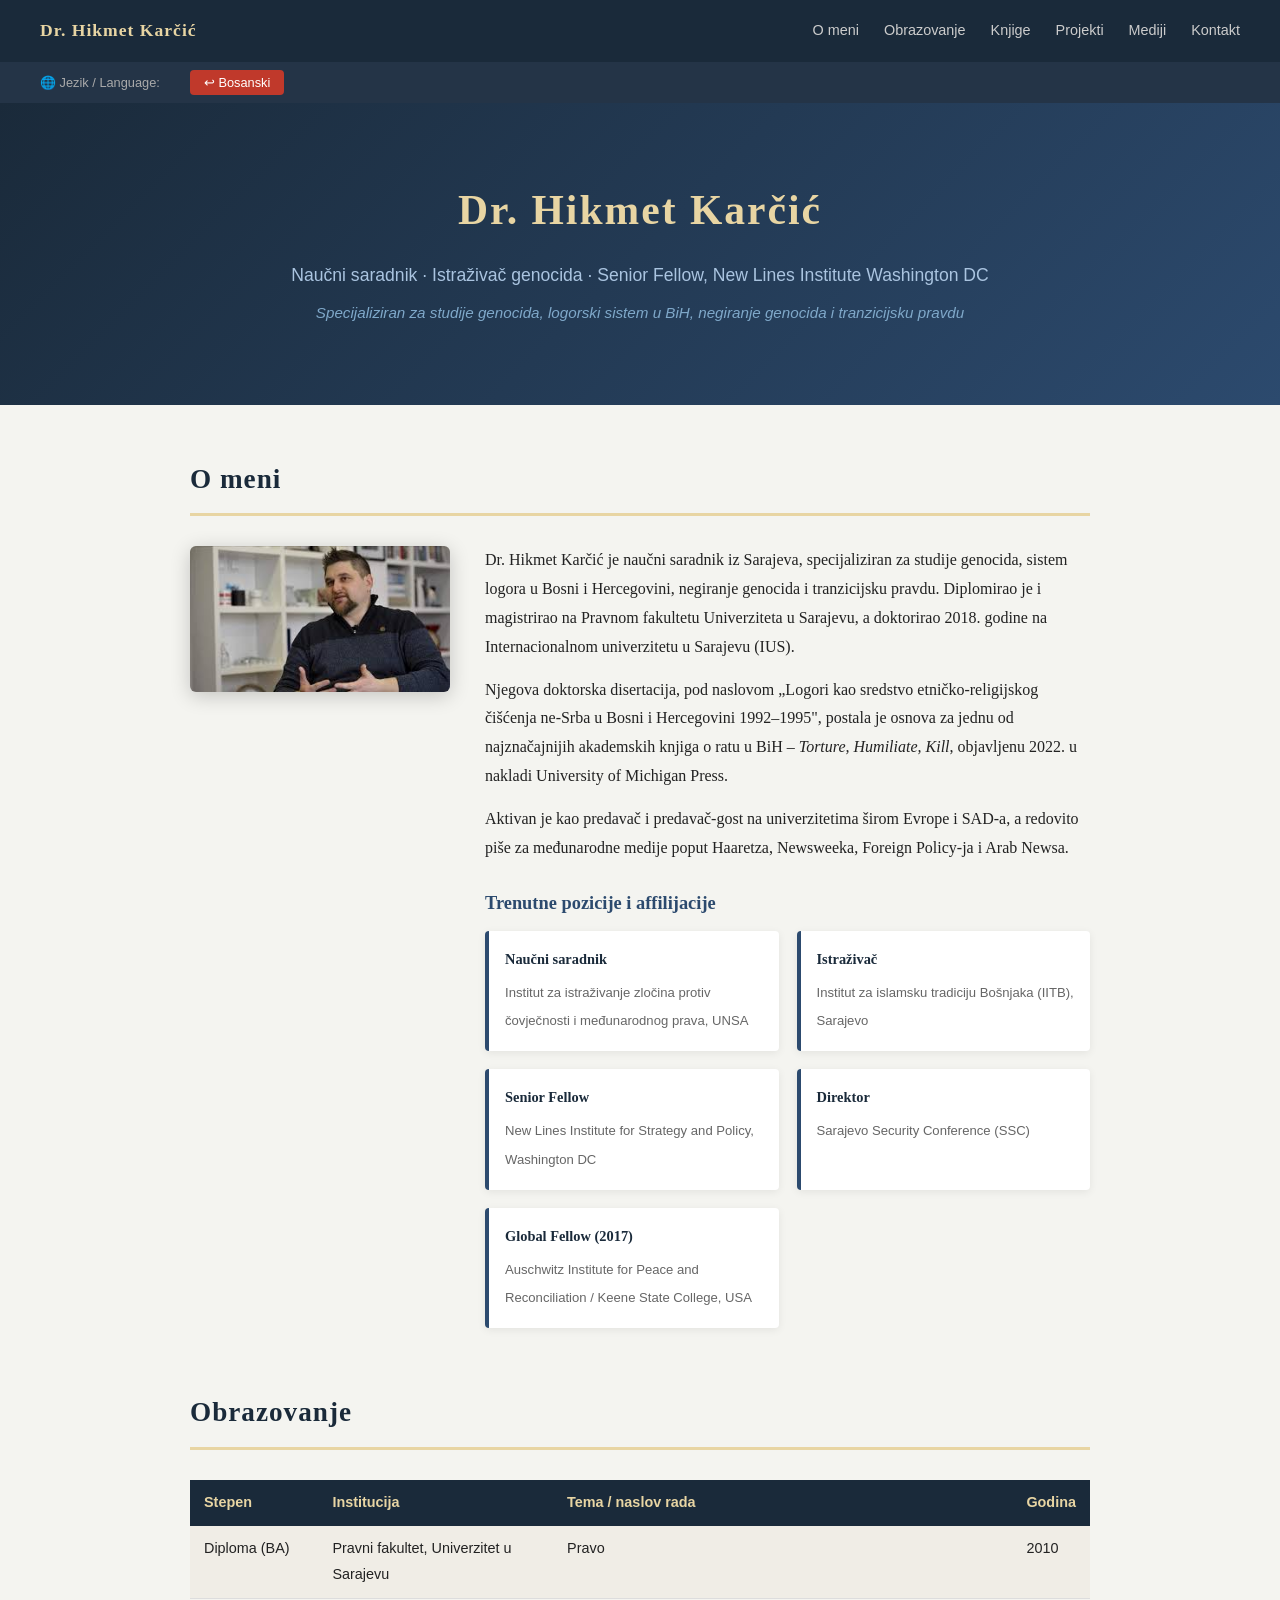
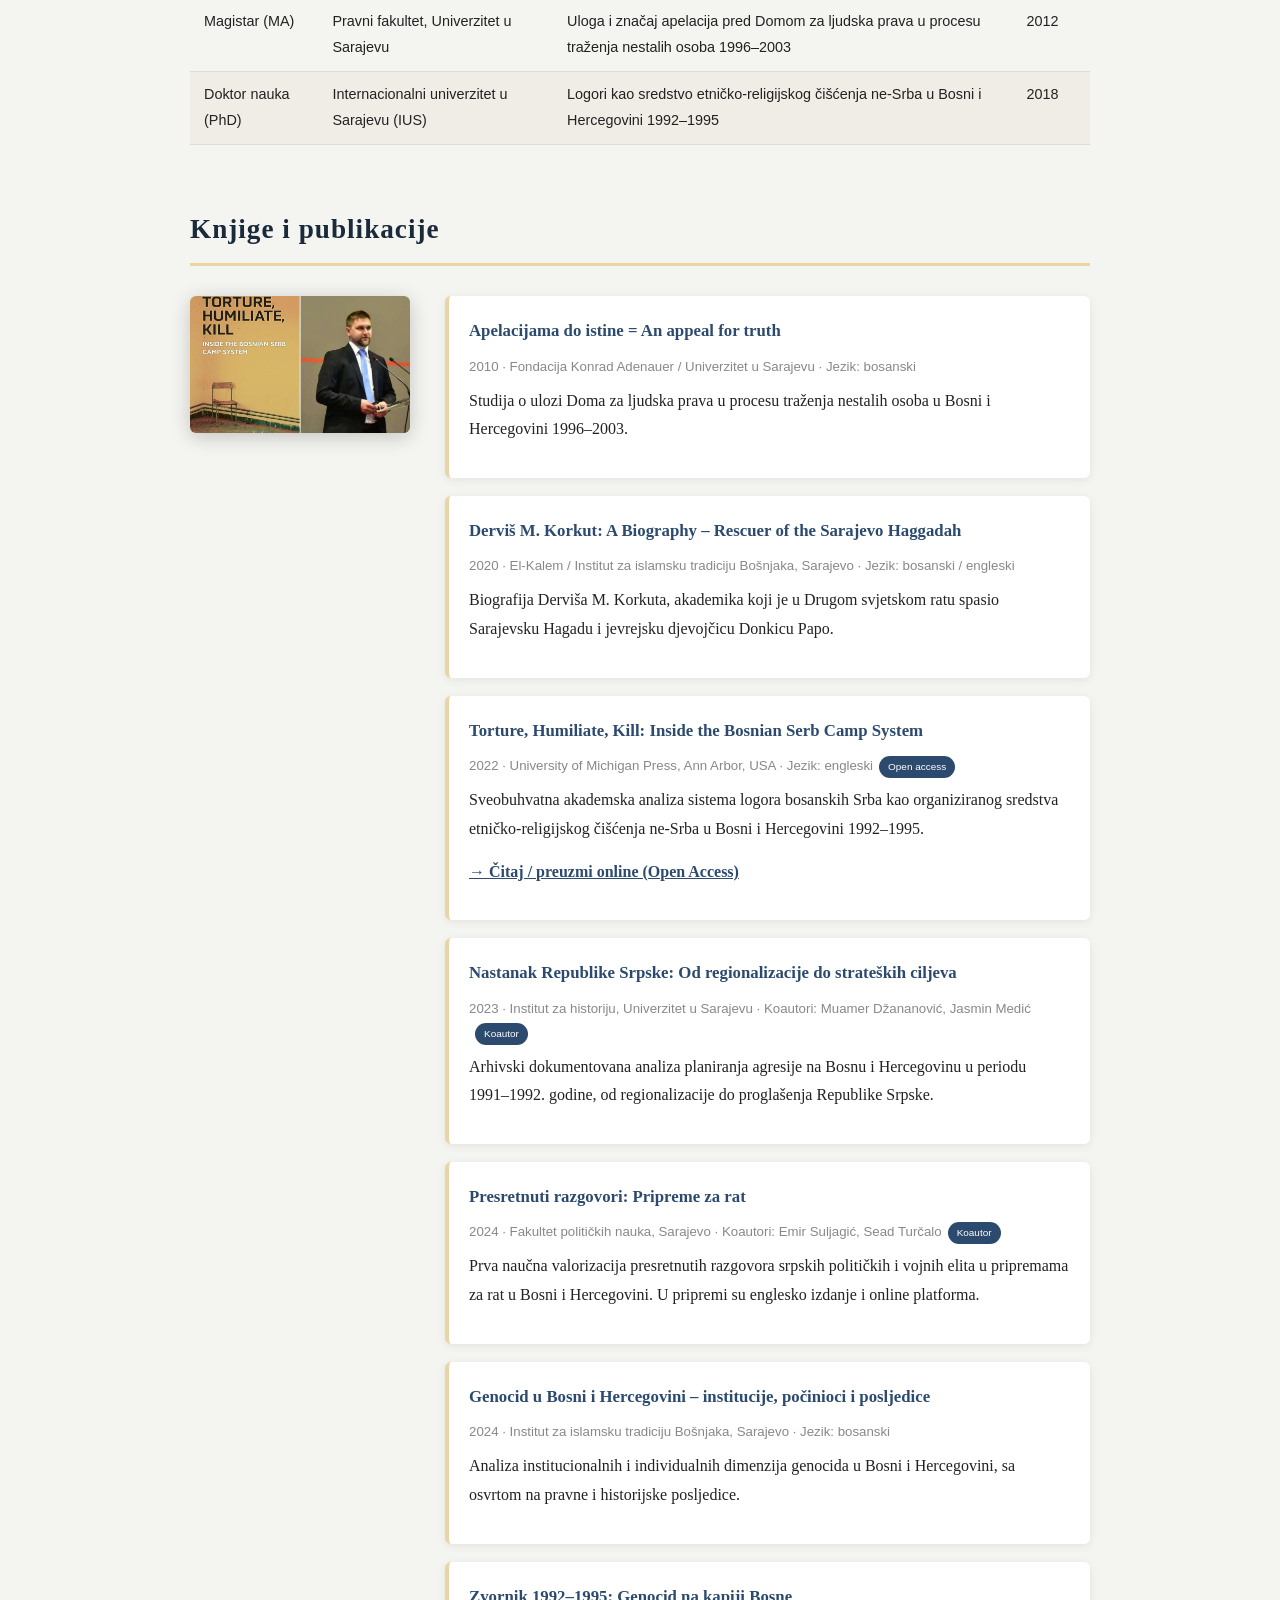
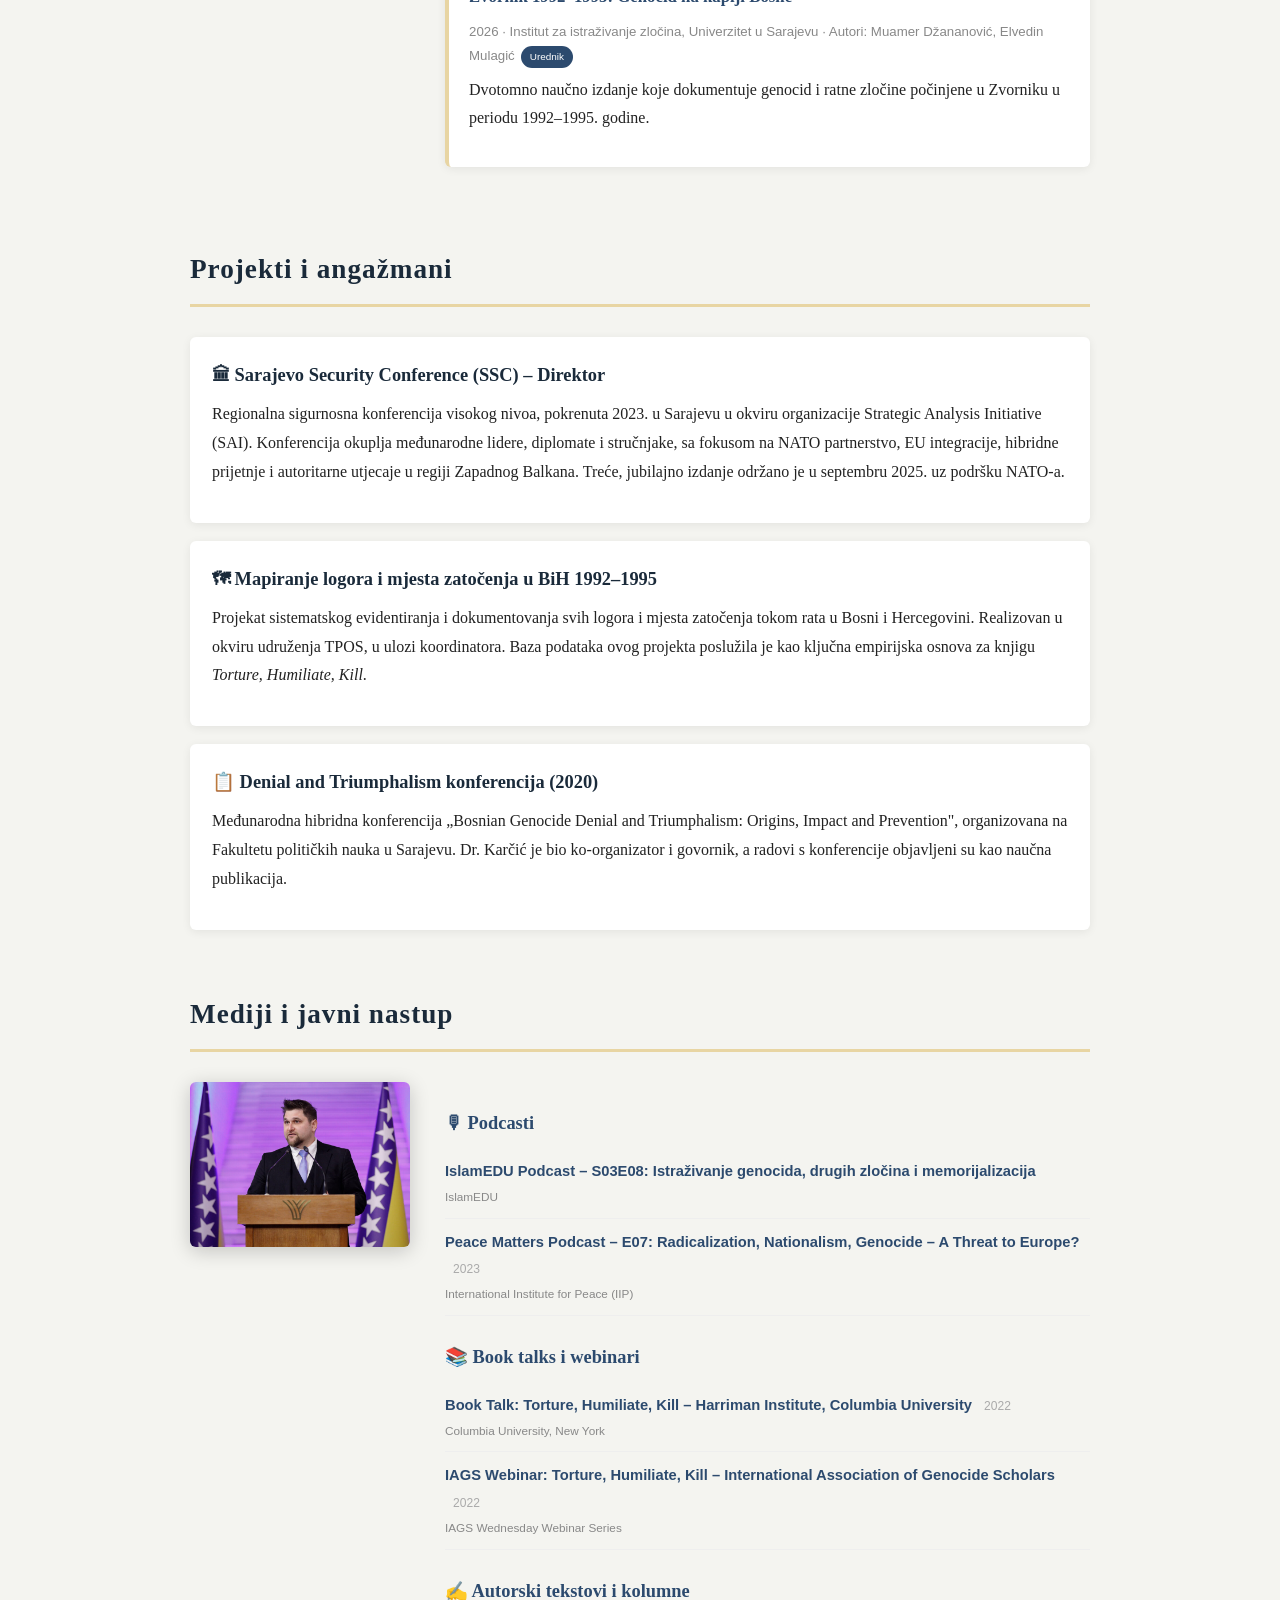
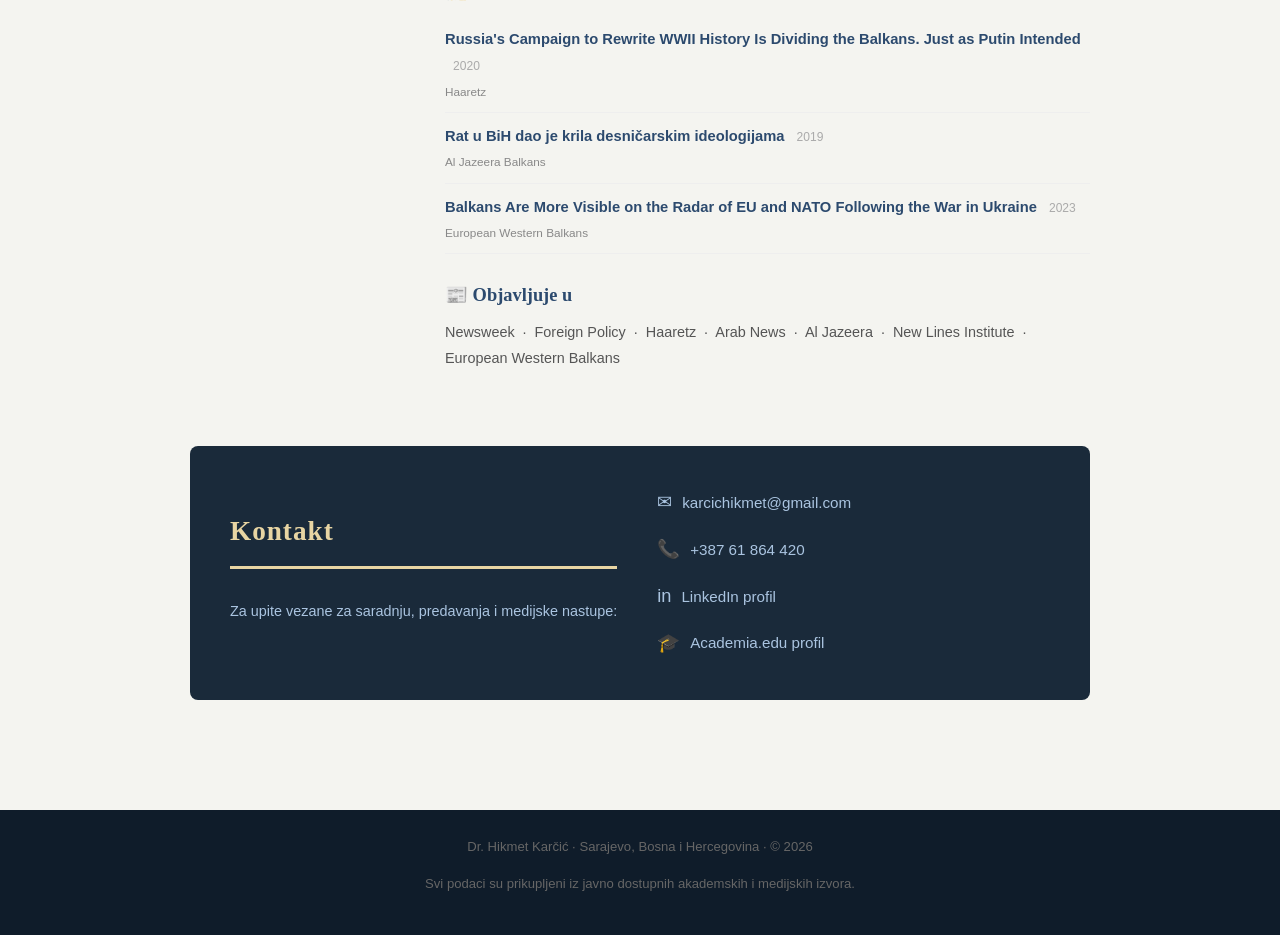
==== index.html @ f7cdd9bb "Add files via upload" ====
<!DOCTYPE html>
<html lang="bs">
<head>
    <meta charset="UTF-8">
    <meta name="viewport" content="width=device-width, initial-scale=1.0">
    <title>Dr. Hikmet Karčić – Naučni saradnik</title>
    <style>
        * { margin: 0; padding: 0; box-sizing: border-box; }
        body { font-family: 'Georgia', serif; background: #f4f4f0; color: #222; line-height: 1.8; }

        /* NAVIGACIJA */
        nav {
            background: #1a2a3a;
            padding: 15px 40px;
            display: flex;
            justify-content: space-between;
            align-items: center;
            position: sticky;
            top: 0;
            z-index: 1000;
            flex-wrap: wrap;
            gap: 10px;
        }
        nav .logo {
            color: #e8d5a3;
            font-size: 1.1em;
            font-weight: bold;
            letter-spacing: 1px;
        }
        nav ul {
            list-style: none;
            display: flex;
            gap: 25px;
            flex-wrap: wrap;
        }
        nav ul li a {
            color: #ccc;
            text-decoration: none;
            font-size: 0.9em;
            font-family: Arial, sans-serif;
            transition: color 0.2s;
        }
        nav ul li a:hover { color: #e8d5a3; }

        /* GOOGLE TRANSLATE */
        .translate-bar {
            background: #243447;
            padding: 8px 40px;
            display: flex;
            align-items: center;
            gap: 15px;
            flex-wrap: wrap;
        }
        .translate-bar span {
            color: #aaa;
            font-size: 0.8em;
            font-family: Arial, sans-serif;
        }
        #google_translate_element select {
            font-size: 0.85em;
            padding: 4px 8px;
            border-radius: 4px;
            border: 1px solid #444;
            background: #1a2a3a;
            color: #e8d5a3;
        }
        .btn-reset {
            background: #c0392b;
            color: white;
            border: none;
            padding: 5px 14px;
            border-radius: 4px;
            font-size: 0.8em;
            cursor: pointer;
            font-family: Arial, sans-serif;
        }
        .btn-reset:hover { background: #e74c3c; }
        .goog-te-banner-frame { display: none !important; }
        body { top: 0 !important; }

        /* HERO */
        .hero {
            background: linear-gradient(135deg, #1a2a3a 0%, #2c4a6e 100%);
            color: white;
            padding: 70px 40px;
            text-align: center;
        }
        .hero h1 {
            font-size: 2.6em;
            color: #e8d5a3;
            margin-bottom: 12px;
            letter-spacing: 2px;
        }
        .hero p {
            font-size: 1.1em;
            color: #aac4e0;
            max-width: 700px;
            margin: 0 auto 8px;
            font-family: Arial, sans-serif;
        }
        .hero .subtitle {
            font-size: 0.95em;
            color: #7fa8c9;
            font-style: italic;
        }

        /* WRAPPER */
        .container { max-width: 960px; margin: 0 auto; padding: 50px 30px; }

        /* SEKCIJE */
        section { margin-bottom: 60px; }
        h2 {
            font-size: 1.7em;
            color: #1a2a3a;
            border-bottom: 3px solid #e8d5a3;
            padding-bottom: 10px;
            margin-bottom: 30px;
            letter-spacing: 1px;
        }
        h3 {
            font-size: 1.15em;
            color: #2c4a6e;
            margin: 25px 0 8px;
        }
        p { margin-bottom: 14px; font-size: 1em; }

        /* ABOUT – slika + tekst */
        .about-grid {
            display: flex;
            gap: 35px;
            align-items: flex-start;
            flex-wrap: wrap;
        }
        .about-grid img {
            width: 260px;
            border-radius: 6px;
            box-shadow: 0 4px 20px rgba(0,0,0,0.2);
            flex-shrink: 0;
        }
        .about-text { flex: 1; min-width: 250px; }

        /* POZICIJE – kartice */
        .cards {
            display: grid;
            grid-template-columns: repeat(auto-fill, minmax(200px, 1fr));
            gap: 18px;
            margin-top: 10px;
        }
        .card {
            background: white;
            border-left: 4px solid #2c4a6e;
            padding: 16px;
            border-radius: 4px;
            box-shadow: 0 2px 8px rgba(0,0,0,0.07);
        }
        .card strong {
            display: block;
            color: #1a2a3a;
            font-size: 0.9em;
            margin-bottom: 5px;
        }
        .card span {
            font-size: 0.82em;
            color: #666;
            font-family: Arial, sans-serif;
        }

        /* OBRAZOVANJE */
        .edu-table { width: 100%; border-collapse: collapse; font-family: Arial, sans-serif; font-size: 0.9em; }
        .edu-table th { background: #1a2a3a; color: #e8d5a3; padding: 10px 14px; text-align: left; }
        .edu-table td { padding: 10px 14px; border-bottom: 1px solid #ddd; vertical-align: top; }
        .edu-table tr:nth-child(even) { background: #f0ede6; }

        /* KNJIGE */
        .books-grid {
            display: flex;
            gap: 35px;
            align-items: flex-start;
            flex-wrap: wrap;
        }
        .books-grid img {
            width: 220px;
            border-radius: 6px;
            box-shadow: 0 4px 20px rgba(0,0,0,0.2);
            flex-shrink: 0;
        }
        .book-item {
            background: white;
            border-radius: 6px;
            padding: 20px;
            box-shadow: 0 2px 10px rgba(0,0,0,0.07);
            margin-bottom: 18px;
            border-left: 4px solid #e8d5a3;
        }
        .book-item h3 { margin-top: 0; font-size: 1.05em; }
        .book-item .meta {
            font-size: 0.83em;
            color: #888;
            font-family: Arial, sans-serif;
            margin-bottom: 8px;
        }
        .book-item .tag {
            display: inline-block;
            background: #2c4a6e;
            color: white;
            font-size: 0.75em;
            padding: 2px 9px;
            border-radius: 12px;
            font-family: Arial, sans-serif;
            margin-left: 6px;
        }

        /* MEDIJI – linkovi */
        .media-grid {
            display: flex;
            gap: 35px;
            align-items: flex-start;
            flex-wrap: wrap;
        }
        .media-grid img {
            width: 220px;
            border-radius: 6px;
            box-shadow: 0 4px 20px rgba(0,0,0,0.2);
            flex-shrink: 0;
        }
        .media-content { flex: 1; min-width: 260px; }
        .link-list { list-style: none; }
        .link-list li {
            padding: 10px 0;
            border-bottom: 1px solid #eee;
            font-family: Arial, sans-serif;
            font-size: 0.92em;
        }
        .link-list li a {
            color: #2c4a6e;
            text-decoration: none;
            font-weight: bold;
        }
        .link-list li a:hover { text-decoration: underline; color: #1a2a3a; }
        .link-list li .year {
            color: #aaa;
            font-size: 0.82em;
            margin-left: 8px;
        }
        .link-list li .source {
            display: block;
            font-size: 0.8em;
            color: #888;
            margin-top: 2px;
        }

        /* PROJEKTI */
        .project-item {
            background: white;
            border-radius: 6px;
            padding: 22px;
            margin-bottom: 18px;
            box-shadow: 0 2px 10px rgba(0,0,0,0.07);
        }
        .project-item h3 { margin-top: 0; color: #1a2a3a; }

        /* KONTAKT */
        .contact-box {
            background: #1a2a3a;
            color: white;
            padding: 40px;
            border-radius: 8px;
            display: flex;
            gap: 40px;
            flex-wrap: wrap;
            align-items: center;
        }
        .contact-box h2 { color: #e8d5a3; border-color: #e8d5a3; }
        .contact-links { display: flex; flex-direction: column; gap: 14px; }
        .contact-links a {
            color: #aac4e0;
            text-decoration: none;
            font-family: Arial, sans-serif;
            font-size: 0.95em;
            display: flex;
            align-items: center;
            gap: 10px;
        }
        .contact-links a:hover { color: #e8d5a3; }
        .contact-icon { font-size: 1.2em; }

        /* FOOTER */
        footer {
            background: #0f1c2a;
            color: #666;
            text-align: center;
            padding: 25px;
            font-size: 0.82em;
            font-family: Arial, sans-serif;
        }

        /* RESPONSIVE */
        @media (max-width: 640px) {
            .hero h1 { font-size: 1.8em; }
            .about-grid img, .books-grid img, .media-grid img { width: 100%; }
            nav ul { gap: 12px; }
        }
    </style>
</head>
<body>

<!-- NAVIGACIJA -->
<nav>
    <div class="logo">Dr. Hikmet Karčić</div>
    <ul>
        <li><a href="#about">O meni</a></li>
        <li><a href="#obrazovanje">Obrazovanje</a></li>
        <li><a href="#knjige">Knjige</a></li>
        <li><a href="#projekti">Projekti</a></li>
        <li><a href="#mediji">Mediji</a></li>
        <li><a href="#kontakt">Kontakt</a></li>
    </ul>
</nav>

<!-- GOOGLE TRANSLATE -->
<div class="translate-bar">
    <span>🌐 Jezik / Language:</span>
    <div id="google_translate_element"></div>
    <button class="btn-reset" onclick="resetTranslation()">↩ Bosanski</button>
</div>

<!-- HERO -->
<div class="hero">
    <h1>Dr. Hikmet Karčić</h1>
    <p>Naučni saradnik · Istraživač genocida · Senior Fellow, New Lines Institute Washington DC</p>
    <p class="subtitle">Specijaliziran za studije genocida, logorski sistem u BiH, negiranje genocida i tranzicijsku pravdu</p>
</div>

<div class="container">

    <!-- O MENI -->
    <section id="about">
        <h2>O meni</h2>
        <div class="about-grid">
            <img src="Slika2.jpg" alt="Dr. Hikmet Karčić u kancelariji" onerror="this.style.display='none'">
            <div class="about-text">
                <p>Dr. Hikmet Karčić je naučni saradnik iz Sarajeva, specijaliziran za studije genocida, sistem logora u Bosni i Hercegovini, negiranje genocida i tranzicijsku pravdu. Diplomirao je i magistrirao na Pravnom fakultetu Univerziteta u Sarajevu, a doktorirao 2018. godine na Internacionalnom univerzitetu u Sarajevu (IUS).</p>
                <p>Njegova doktorska disertacija, pod naslovom „Logori kao sredstvo etničko-religijskog čišćenja ne-Srba u Bosni i Hercegovini 1992–1995", postala je osnova za jednu od najznačajnijih akademskih knjiga o ratu u BiH – <em>Torture, Humiliate, Kill</em>, objavljenu 2022. u nakladi University of Michigan Press.</p>
                <p>Aktivan je kao predavač i predavač-gost na univerzitetima širom Evrope i SAD-a, a redovito piše za međunarodne medije poput Haaretza, Newsweeka, Foreign Policy-ja i Arab Newsa.</p>

                <h3>Trenutne pozicije i affilijacije</h3>
                <div class="cards">
                    <div class="card">
                        <strong>Naučni saradnik</strong>
                        <span>Institut za istraživanje zločina protiv čovječnosti i međunarodnog prava, UNSA</span>
                    </div>
                    <div class="card">
                        <strong>Istraživač</strong>
                        <span>Institut za islamsku tradiciju Bošnjaka (IITB), Sarajevo</span>
                    </div>
                    <div class="card">
                        <strong>Senior Fellow</strong>
                        <span>New Lines Institute for Strategy and Policy, Washington DC</span>
                    </div>
                    <div class="card">
                        <strong>Direktor</strong>
                        <span>Sarajevo Security Conference (SSC)</span>
                    </div>
                    <div class="card">
                        <strong>Global Fellow (2017)</strong>
                        <span>Auschwitz Institute for Peace and Reconciliation / Keene State College, USA</span>
                    </div>
                </div>
            </div>
        </div>
    </section>

    <!-- OBRAZOVANJE -->
    <section id="obrazovanje">
        <h2>Obrazovanje</h2>
        <table class="edu-table">
            <tr>
                <th>Stepen</th>
                <th>Institucija</th>
                <th>Tema / naslov rada</th>
                <th>Godina</th>
            </tr>
            <tr>
                <td>Diploma (BA)</td>
                <td>Pravni fakultet, Univerzitet u Sarajevu</td>
                <td>Pravo</td>
                <td>2010</td>
            </tr>
            <tr>
                <td>Magistar (MA)</td>
                <td>Pravni fakultet, Univerzitet u Sarajevu</td>
                <td>Uloga i značaj apelacija pred Domom za ljudska prava u procesu traženja nestalih osoba 1996–2003</td>
                <td>2012</td>
            </tr>
            <tr>
                <td>Doktor nauka (PhD)</td>
                <td>Internacionalni univerzitet u Sarajevu (IUS)</td>
                <td>Logori kao sredstvo etničko-religijskog čišćenja ne-Srba u Bosni i Hercegovini 1992–1995</td>
                <td>2018</td>
            </tr>
        </table>
    </section>

    <!-- KNJIGE -->
    <section id="knjige">
        <h2>Knjige i publikacije</h2>
        <div class="books-grid">
            <img src="Slika3.jpg" alt="Dr. Hikmet Karčić s knjigom" onerror="this.style.display='none'">
            <div style="flex:1; min-width:260px;">

                <div class="book-item">
                    <h3>Apelacijama do istine = An appeal for truth</h3>
                    <div class="meta">2010 · Fondacija Konrad Adenauer / Univerzitet u Sarajevu · Jezik: bosanski</div>
                    <p>Studija o ulozi Doma za ljudska prava u procesu traženja nestalih osoba u Bosni i Hercegovini 1996–2003.</p>
                </div>

                <div class="book-item">
                    <h3>Derviš M. Korkut: A Biography – Rescuer of the Sarajevo Haggadah</h3>
                    <div class="meta">2020 · El-Kalem / Institut za islamsku tradiciju Bošnjaka, Sarajevo · Jezik: bosanski / engleski</div>
                    <p>Biografija Derviša M. Korkuta, akademika koji je u Drugom svjetskom ratu spasio Sarajevsku Hagadu i jevrejsku djevojčicu Donkicu Papo.</p>
                </div>

                <div class="book-item">
                    <h3>Torture, Humiliate, Kill: Inside the Bosnian Serb Camp System</h3>
                    <div class="meta">2022 · University of Michigan Press, Ann Arbor, USA · Jezik: engleski<span class="tag">Open access</span></div>
                    <p>Sveobuhvatna akademska analiza sistema logora bosanskih Srba kao organiziranog sredstva etničko-religijskog čišćenja ne-Srba u Bosni i Hercegovini 1992–1995.</p>
                    <p><a href="https://library.oapen.org/handle/20.500.12657/54710" target="_blank" style="color:#2c4a6e; font-weight:bold;">→ Čitaj / preuzmi online (Open Access)</a></p>
                </div>

                <div class="book-item">
                    <h3>Nastanak Republike Srpske: Od regionalizacije do strateških ciljeva</h3>
                    <div class="meta">2023 · Institut za historiju, Univerzitet u Sarajevu · Koautori: Muamer Džananović, Jasmin Medić<span class="tag">Koautor</span></div>
                    <p>Arhivski dokumentovana analiza planiranja agresije na Bosnu i Hercegovinu u periodu 1991–1992. godine, od regionalizacije do proglašenja Republike Srpske.</p>
                </div>

                <div class="book-item">
                    <h3>Presretnuti razgovori: Pripreme za rat</h3>
                    <div class="meta">2024 · Fakultet političkih nauka, Sarajevo · Koautori: Emir Suljagić, Sead Turčalo<span class="tag">Koautor</span></div>
                    <p>Prva naučna valorizacija presretnutih razgovora srpskih političkih i vojnih elita u pripremama za rat u Bosni i Hercegovini. U pripremi su englesko izdanje i online platforma.</p>
                </div>

                <div class="book-item">
                    <h3>Genocid u Bosni i Hercegovini – institucije, počinioci i posljedice</h3>
                    <div class="meta">2024 · Institut za islamsku tradiciju Bošnjaka, Sarajevo · Jezik: bosanski</div>
                    <p>Analiza institucionalnih i individualnih dimenzija genocida u Bosni i Hercegovini, sa osvrtom na pravne i historijske posljedice.</p>
                </div>

                <div class="book-item">
                    <h3>Zvornik 1992–1995: Genocid na kapiji Bosne</h3>
                    <div class="meta">2026 · Institut za istraživanje zločina, Univerzitet u Sarajevu · Autori: Muamer Džananović, Elvedin Mulagić<span class="tag">Urednik</span></div>
                    <p>Dvotomno naučno izdanje koje dokumentuje genocid i ratne zločine počinjene u Zvorniku u periodu 1992–1995. godine.</p>
                </div>

            </div>
        </div>
    </section>

    <!-- PROJEKTI -->
    <section id="projekti">
        <h2>Projekti i angažmani</h2>

        <div class="project-item">
            <h3>🏛 Sarajevo Security Conference (SSC) – Direktor</h3>
            <p>Regionalna sigurnosna konferencija visokog nivoa, pokrenuta 2023. u Sarajevu u okviru organizacije Strategic Analysis Initiative (SAI). Konferencija okuplja međunarodne lidere, diplomate i stručnjake, sa fokusom na NATO partnerstvo, EU integracije, hibridne prijetnje i autoritarne utjecaje u regiji Zapadnog Balkana. Treće, jubilajno izdanje održano je u septembru 2025. uz podršku NATO-a.</p>
        </div>

        <div class="project-item">
            <h3>🗺 Mapiranje logora i mjesta zatočenja u BiH 1992–1995</h3>
            <p>Projekat sistematskog evidentiranja i dokumentovanja svih logora i mjesta zatočenja tokom rata u Bosni i Hercegovini. Realizovan u okviru udruženja TPOS, u ulozi koordinatora. Baza podataka ovog projekta poslužila je kao ključna empirijska osnova za knjigu <em>Torture, Humiliate, Kill</em>.</p>
        </div>

        <div class="project-item">
            <h3>📋 Denial and Triumphalism konferencija (2020)</h3>
            <p>Međunarodna hibridna konferencija „Bosnian Genocide Denial and Triumphalism: Origins, Impact and Prevention", organizovana na Fakultetu političkih nauka u Sarajevu. Dr. Karčić je bio ko-organizator i govornik, a radovi s konferencije objavljeni su kao naučna publikacija.</p>
        </div>

    </section>

    <!-- MEDIJI -->
    <section id="mediji">
        <h2>Mediji i javni nastup</h2>
        <div class="media-grid">
            <img src="Slika1.jpg" alt="Dr. Hikmet Karčić na govornici" onerror="this.style.display='none'">
            <div class="media-content">

                <h3>🎙 Podcasti</h3>
                <ul class="link-list">
                    <li>
                        <a href="https://www.youtube.com/watch?v=T0-OYnZeYhk" target="_blank">IslamEDU Podcast – S03E08: Istraživanje genocida, drugih zločina i memorijalizacija</a>
                        <span class="source">IslamEDU</span>
                    </li>
                    <li>
                        <a href="https://www.youtube.com/watch?v=-hkHYRFjd3c" target="_blank">Peace Matters Podcast – E07: Radicalization, Nationalism, Genocide – A Threat to Europe?</a>
                        <span class="year">2023</span>
                        <span class="source">International Institute for Peace (IIP)</span>
                    </li>
                </ul>

                <h3>📚 Book talks i webinari</h3>
                <ul class="link-list">
                    <li>
                        <a href="https://www.youtube.com/watch?v=yN2VyvSw_Kk" target="_blank">Book Talk: Torture, Humiliate, Kill – Harriman Institute, Columbia University</a>
                        <span class="year">2022</span>
                        <span class="source">Columbia University, New York</span>
                    </li>
                    <li>
                        <a href="https://www.youtube.com/watch?v=c9qrvYFKQv8" target="_blank">IAGS Webinar: Torture, Humiliate, Kill – International Association of Genocide Scholars</a>
                        <span class="year">2022</span>
                        <span class="source">IAGS Wednesday Webinar Series</span>
                    </li>
                </ul>

                <h3>✍ Autorski tekstovi i kolumne</h3>
                <ul class="link-list">
                    <li>
                        <a href="https://newlinesinstitute.org/in_the_media/op-ed-by-senior-fellow-hikmet-karcic-russias-campaign-to-rewrite-wwii-history-is-dividing-the-balkans-just-as-putin-intended/" target="_blank">Russia's Campaign to Rewrite WWII History Is Dividing the Balkans. Just as Putin Intended</a>
                        <span class="year">2020</span>
                        <span class="source">Haaretz</span>
                    </li>
                    <li>
                        <a href="https://balkans.aljazeera.net/teme/2019/12/28/hikmet-karcic-rat-u-bih-dao-je-krila-desnicarskim-ideologijama" target="_blank">Rat u BiH dao je krila desničarskim ideologijama</a>
                        <span class="year">2019</span>
                        <span class="source">Al Jazeera Balkans</span>
                    </li>
                    <li>
                        <a href="https://europeanwesternbalkans.com/2023/10/10/ewb-interview-karcic-balkans-are-more-visible-on-the-radar-of-eu-and-nato-following-the-war-in-ukraine" target="_blank">Balkans Are More Visible on the Radar of EU and NATO Following the War in Ukraine</a>
                        <span class="year">2023</span>
                        <span class="source">European Western Balkans</span>
                    </li>
                </ul>

                <h3>📰 Objavljuje u</h3>
                <p style="font-family: Arial, sans-serif; font-size:0.9em; color:#555;">
                    Newsweek &nbsp;·&nbsp; Foreign Policy &nbsp;·&nbsp; Haaretz &nbsp;·&nbsp; Arab News &nbsp;·&nbsp; Al Jazeera &nbsp;·&nbsp; New Lines Institute &nbsp;·&nbsp; European Western Balkans
                </p>

            </div>
        </div>
    </section>

    <!-- KONTAKT -->
    <section id="kontakt">
        <div class="contact-box">
            <div>
                <h2>Kontakt</h2>
                <p style="color:#aac4e0; font-family: Arial, sans-serif; font-size:0.9em;">Za upite vezane za saradnju, predavanja i medijske nastupe:</p>
            </div>
            <div class="contact-links">
                <a href="mailto:karcichikmet@gmail.com">
                    <span class="contact-icon">✉</span> karcichikmet@gmail.com
                </a>
                <a href="tel:+38761864420">
                    <span class="contact-icon">📞</span> +387 61 864 420
                </a>
                <a href="https://www.linkedin.com/in/hikmet-karcic-720b3b13/" target="_blank">
                    <span class="contact-icon">in</span> LinkedIn profil
                </a>
                <a href="https://unsa-ba.academia.edu/HikmetKarcic" target="_blank">
                    <span class="contact-icon">🎓</span> Academia.edu profil
                </a>
            </div>
        </div>
    </section>

</div>

<!-- FOOTER -->
<footer>
    <p>Dr. Hikmet Karčić · Sarajevo, Bosna i Hercegovina · © 2026</p>
    <p>Svi podaci su prikupljeni iz javno dostupnih akademskih i medijskih izvora.</p>
</footer>

<!-- GOOGLE TRANSLATE -->
<script type="text/javascript">
    function googleTranslateElementInit() {
        new google.translate.TranslateElement({
            pageLanguage: 'bs',
            includedLanguages: 'en,de,fr,ar',
            layout: google.translate.TranslateElement.InlineLayout.SIMPLE,
            autoDisplay: false
        }, 'google_translate_element');
    }
    function resetTranslation() {
        document.cookie = "googtrans=; expires=Thu, 01 Jan 1970 00:00:00 UTC; path=/;";
        document.cookie = "googtrans=; expires=Thu, 01 Jan 1970 00:00:00 UTC; domain=" + window.location.hostname + "; path=/;";
        window.location.reload();
    }
</script>
<script type="text/javascript" src="https://translate.google.com/translate_a/element.js?cb=googleTranslateElementInit"></script>

</body>
</html>
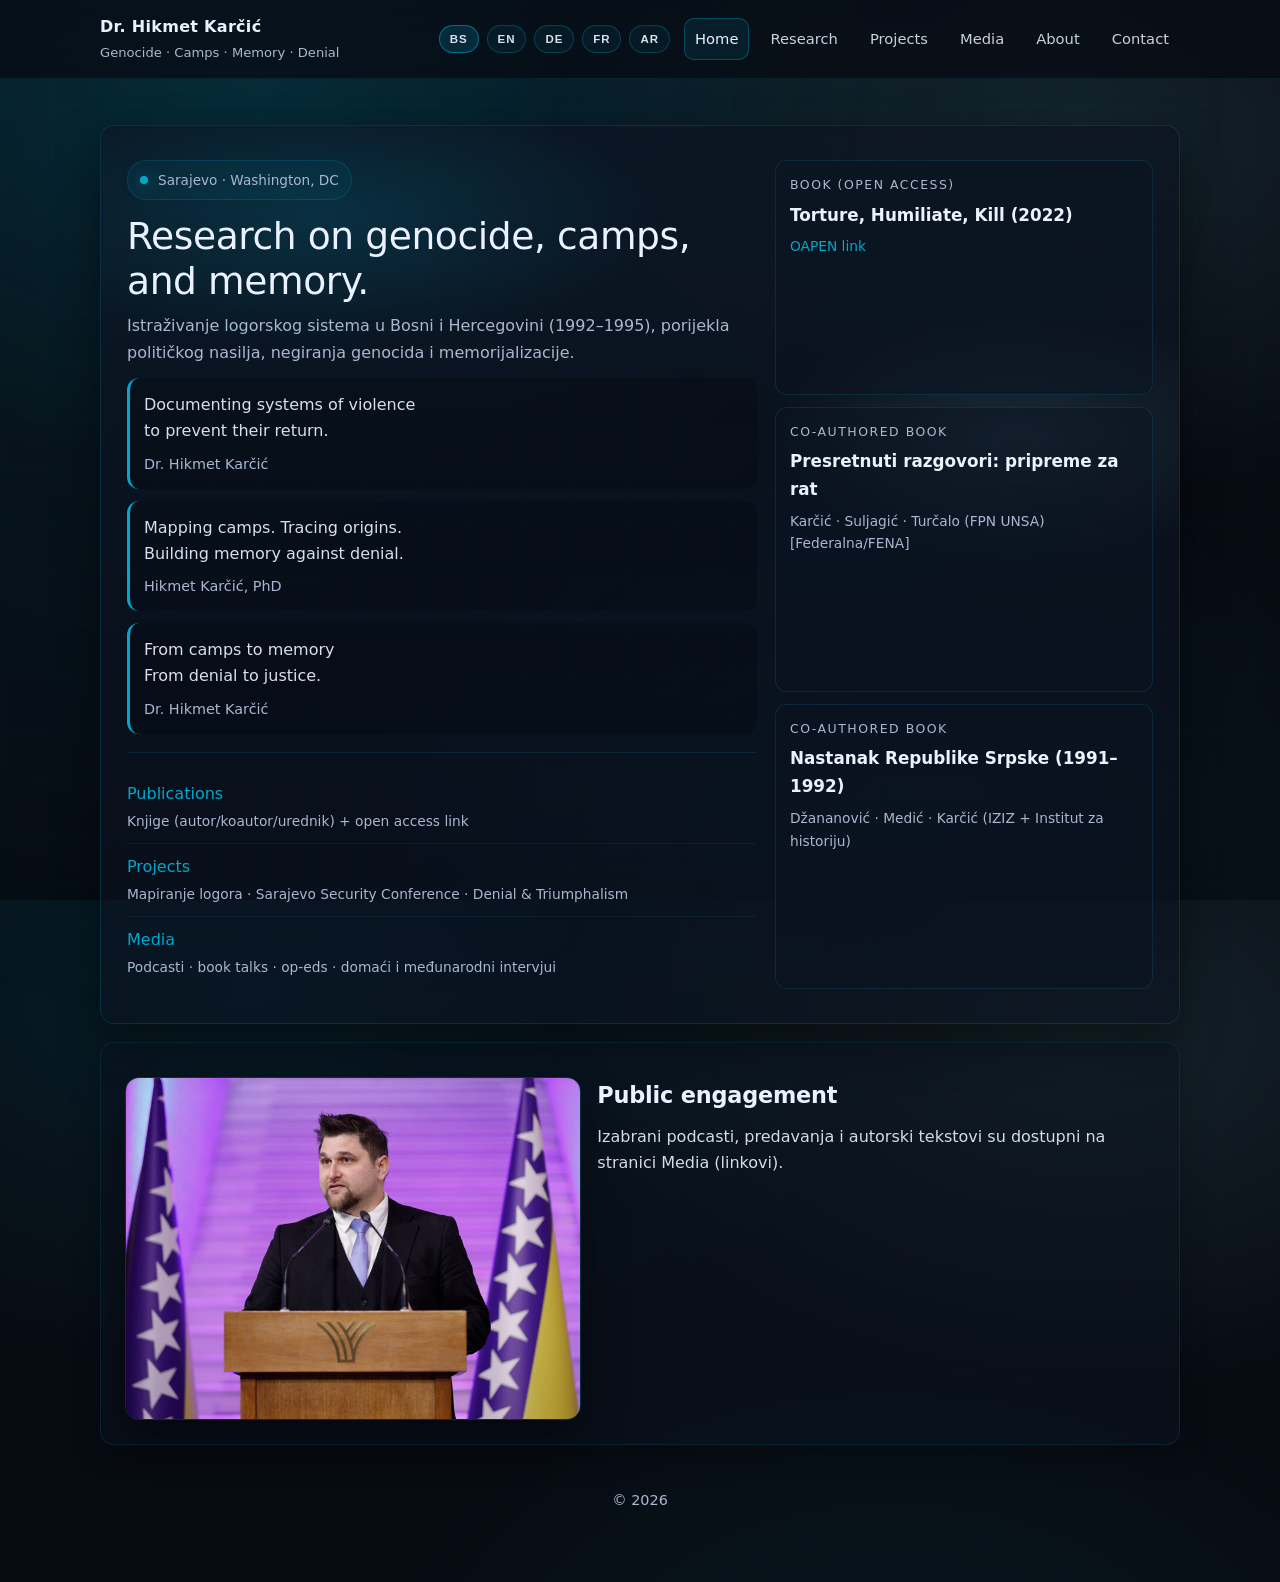
==== commit 9414562b: "Add files via upload" ====
--- a/index.html
+++ b/index.html
@@ -1,592 +1,108 @@
-<!DOCTYPE html>
+<!doctype html>
 <html lang="bs">
 <head>
-    <meta charset="UTF-8">
-    <meta name="viewport" content="width=device-width, initial-scale=1.0">
-    <title>Dr. Hikmet Karčić – Naučni saradnik</title>
-    <style>
-        * { margin: 0; padding: 0; box-sizing: border-box; }
-        body { font-family: 'Georgia', serif; background: #f4f4f0; color: #222; line-height: 1.8; }
-
-        /* NAVIGACIJA */
-        nav {
-            background: #1a2a3a;
-            padding: 15px 40px;
-            display: flex;
-            justify-content: space-between;
-            align-items: center;
-            position: sticky;
-            top: 0;
-            z-index: 1000;
-            flex-wrap: wrap;
-            gap: 10px;
-        }
-        nav .logo {
-            color: #e8d5a3;
-            font-size: 1.1em;
-            font-weight: bold;
-            letter-spacing: 1px;
-        }
-        nav ul {
-            list-style: none;
-            display: flex;
-            gap: 25px;
-            flex-wrap: wrap;
-        }
-        nav ul li a {
-            color: #ccc;
-            text-decoration: none;
-            font-size: 0.9em;
-            font-family: Arial, sans-serif;
-            transition: color 0.2s;
-        }
-        nav ul li a:hover { color: #e8d5a3; }
-
-        /* GOOGLE TRANSLATE */
-        .translate-bar {
-            background: #243447;
-            padding: 8px 40px;
-            display: flex;
-            align-items: center;
-            gap: 15px;
-            flex-wrap: wrap;
-        }
-        .translate-bar span {
-            color: #aaa;
-            font-size: 0.8em;
-            font-family: Arial, sans-serif;
-        }
-        #google_translate_element select {
-            font-size: 0.85em;
-            padding: 4px 8px;
-            border-radius: 4px;
-            border: 1px solid #444;
-            background: #1a2a3a;
-            color: #e8d5a3;
-        }
-        .btn-reset {
-            background: #c0392b;
-            color: white;
-            border: none;
-            padding: 5px 14px;
-            border-radius: 4px;
-            font-size: 0.8em;
-            cursor: pointer;
-            font-family: Arial, sans-serif;
-        }
-        .btn-reset:hover { background: #e74c3c; }
-        .goog-te-banner-frame { display: none !important; }
-        body { top: 0 !important; }
-
-        /* HERO */
-        .hero {
-            background: linear-gradient(135deg, #1a2a3a 0%, #2c4a6e 100%);
-            color: white;
-            padding: 70px 40px;
-            text-align: center;
-        }
-        .hero h1 {
-            font-size: 2.6em;
-            color: #e8d5a3;
-            margin-bottom: 12px;
-            letter-spacing: 2px;
-        }
-        .hero p {
-            font-size: 1.1em;
-            color: #aac4e0;
-            max-width: 700px;
-            margin: 0 auto 8px;
-            font-family: Arial, sans-serif;
-        }
-        .hero .subtitle {
-            font-size: 0.95em;
-            color: #7fa8c9;
-            font-style: italic;
-        }
-
-        /* WRAPPER */
-        .container { max-width: 960px; margin: 0 auto; padding: 50px 30px; }
-
-        /* SEKCIJE */
-        section { margin-bottom: 60px; }
-        h2 {
-            font-size: 1.7em;
-            color: #1a2a3a;
-            border-bottom: 3px solid #e8d5a3;
-            padding-bottom: 10px;
-            margin-bottom: 30px;
-            letter-spacing: 1px;
-        }
-        h3 {
-            font-size: 1.15em;
-            color: #2c4a6e;
-            margin: 25px 0 8px;
-        }
-        p { margin-bottom: 14px; font-size: 1em; }
-
-        /* ABOUT – slika + tekst */
-        .about-grid {
-            display: flex;
-            gap: 35px;
-            align-items: flex-start;
-            flex-wrap: wrap;
-        }
-        .about-grid img {
-            width: 260px;
-            border-radius: 6px;
-            box-shadow: 0 4px 20px rgba(0,0,0,0.2);
-            flex-shrink: 0;
-        }
-        .about-text { flex: 1; min-width: 250px; }
-
-        /* POZICIJE – kartice */
-        .cards {
-            display: grid;
-            grid-template-columns: repeat(auto-fill, minmax(200px, 1fr));
-            gap: 18px;
-            margin-top: 10px;
-        }
-        .card {
-            background: white;
-            border-left: 4px solid #2c4a6e;
-            padding: 16px;
-            border-radius: 4px;
-            box-shadow: 0 2px 8px rgba(0,0,0,0.07);
-        }
-        .card strong {
-            display: block;
-            color: #1a2a3a;
-            font-size: 0.9em;
-            margin-bottom: 5px;
-        }
-        .card span {
-            font-size: 0.82em;
-            color: #666;
-            font-family: Arial, sans-serif;
-        }
-
-        /* OBRAZOVANJE */
-        .edu-table { width: 100%; border-collapse: collapse; font-family: Arial, sans-serif; font-size: 0.9em; }
-        .edu-table th { background: #1a2a3a; color: #e8d5a3; padding: 10px 14px; text-align: left; }
-        .edu-table td { padding: 10px 14px; border-bottom: 1px solid #ddd; vertical-align: top; }
-        .edu-table tr:nth-child(even) { background: #f0ede6; }
-
-        /* KNJIGE */
-        .books-grid {
-            display: flex;
-            gap: 35px;
-            align-items: flex-start;
-            flex-wrap: wrap;
-        }
-        .books-grid img {
-            width: 220px;
-            border-radius: 6px;
-            box-shadow: 0 4px 20px rgba(0,0,0,0.2);
-            flex-shrink: 0;
-        }
-        .book-item {
-            background: white;
-            border-radius: 6px;
-            padding: 20px;
-            box-shadow: 0 2px 10px rgba(0,0,0,0.07);
-            margin-bottom: 18px;
-            border-left: 4px solid #e8d5a3;
-        }
-        .book-item h3 { margin-top: 0; font-size: 1.05em; }
-        .book-item .meta {
-            font-size: 0.83em;
-            color: #888;
-            font-family: Arial, sans-serif;
-            margin-bottom: 8px;
-        }
-        .book-item .tag {
-            display: inline-block;
-            background: #2c4a6e;
-            color: white;
-            font-size: 0.75em;
-            padding: 2px 9px;
-            border-radius: 12px;
-            font-family: Arial, sans-serif;
-            margin-left: 6px;
-        }
-
-        /* MEDIJI – linkovi */
-        .media-grid {
-            display: flex;
-            gap: 35px;
-            align-items: flex-start;
-            flex-wrap: wrap;
-        }
-        .media-grid img {
-            width: 220px;
-            border-radius: 6px;
-            box-shadow: 0 4px 20px rgba(0,0,0,0.2);
-            flex-shrink: 0;
-        }
-        .media-content { flex: 1; min-width: 260px; }
-        .link-list { list-style: none; }
-        .link-list li {
-            padding: 10px 0;
-            border-bottom: 1px solid #eee;
-            font-family: Arial, sans-serif;
-            font-size: 0.92em;
-        }
-        .link-list li a {
-            color: #2c4a6e;
-            text-decoration: none;
-            font-weight: bold;
-        }
-        .link-list li a:hover { text-decoration: underline; color: #1a2a3a; }
-        .link-list li .year {
-            color: #aaa;
-            font-size: 0.82em;
-            margin-left: 8px;
-        }
-        .link-list li .source {
-            display: block;
-            font-size: 0.8em;
-            color: #888;
-            margin-top: 2px;
-        }
-
-        /* PROJEKTI */
-        .project-item {
-            background: white;
-            border-radius: 6px;
-            padding: 22px;
-            margin-bottom: 18px;
-            box-shadow: 0 2px 10px rgba(0,0,0,0.07);
-        }
-        .project-item h3 { margin-top: 0; color: #1a2a3a; }
-
-        /* KONTAKT */
-        .contact-box {
-            background: #1a2a3a;
-            color: white;
-            padding: 40px;
-            border-radius: 8px;
-            display: flex;
-            gap: 40px;
-            flex-wrap: wrap;
-            align-items: center;
-        }
-        .contact-box h2 { color: #e8d5a3; border-color: #e8d5a3; }
-        .contact-links { display: flex; flex-direction: column; gap: 14px; }
-        .contact-links a {
-            color: #aac4e0;
-            text-decoration: none;
-            font-family: Arial, sans-serif;
-            font-size: 0.95em;
-            display: flex;
-            align-items: center;
-            gap: 10px;
-        }
-        .contact-links a:hover { color: #e8d5a3; }
-        .contact-icon { font-size: 1.2em; }
-
-        /* FOOTER */
-        footer {
-            background: #0f1c2a;
-            color: #666;
-            text-align: center;
-            padding: 25px;
-            font-size: 0.82em;
-            font-family: Arial, sans-serif;
-        }
-
-        /* RESPONSIVE */
-        @media (max-width: 640px) {
-            .hero h1 { font-size: 1.8em; }
-            .about-grid img, .books-grid img, .media-grid img { width: 100%; }
-            nav ul { gap: 12px; }
-        }
-    </style>
+  <meta charset="utf-8" />
+  <meta name="viewport" content="width=device-width,initial-scale=1" />
+  <title>Dr. Hikmet Karčić | Research on Genocide & Memory</title>
+  <link rel="stylesheet" href="style.css" />
 </head>
 <body>
 
-<!-- NAVIGACIJA -->
-<nav>
-    <div class="logo">Dr. Hikmet Karčić</div>
-    <ul>
-        <li><a href="#about">O meni</a></li>
-        <li><a href="#obrazovanje">Obrazovanje</a></li>
-        <li><a href="#knjige">Knjige</a></li>
-        <li><a href="#projekti">Projekti</a></li>
-        <li><a href="#mediji">Mediji</a></li>
-        <li><a href="#kontakt">Kontakt</a></li>
-    </ul>
-</nav>
+  <div class="nav">
+    <div class="nav-inner">
+      <div class="brand">
+        <div class="name">Dr. Hikmet Karčić</div>
+        <div class="tag">Genocide · Camps · Memory · Denial</div>
+      </div>
+      <div class="right">
+        <div class="langbar" aria-label="Language switch">
+          <button class="langbtn" data-lang="bs" title="Bosanski">BS</button>
+          <button class="langbtn" data-lang="en" title="English">EN</button>
+          <button class="langbtn" data-lang="de" title="Deutsch">DE</button>
+          <button class="langbtn" data-lang="fr" title="Français">FR</button>
+          <button class="langbtn" data-lang="ar" title="العربية">AR</button>
+        </div>
+        <div class="menu">
+          <a class="active" href="index.html">Home</a>
+          <a href="research.html">Research</a>
+          <a href="projects.html">Projects</a>
+          <a href="media.html">Media</a>
+          <a href="about.html">About</a>
+          <a href="contact.html">Contact</a>
+        </div>
+      </div>
+    </div>
+  </div>
 
-<!-- GOOGLE TRANSLATE -->
-<div class="translate-bar">
-    <span>🌐 Jezik / Language:</span>
-    <div id="google_translate_element"></div>
-    <button class="btn-reset" onclick="resetTranslation()">↩ Bosanski</button>
-</div>
+  <div id="google_translate_element" style="display:none;"></div>
 
-<!-- HERO -->
-<div class="hero">
-    <h1>Dr. Hikmet Karčić</h1>
-    <p>Naučni saradnik · Istraživač genocida · Senior Fellow, New Lines Institute Washington DC</p>
-    <p class="subtitle">Specijaliziran za studije genocida, logorski sistem u BiH, negiranje genocida i tranzicijsku pravdu</p>
-</div>
+  <div class="container">
+    <div class="hero">
+      <div class="hero-grid">
+        <div>
+          <div class="kicker"><span class="dot"></span> Sarajevo · Washington, DC</div>
+          <div class="h1">Research on genocide, camps, and memory.</div>
+          <div class="sub">
+            Istraživanje logorskog sistema u Bosni i Hercegovini (1992–1995), porijekla političkog nasilja, negiranja genocida i memorijalizacije.
+          </div>
 
-<div class="container">
+          <div class="quote">
+            Documenting systems of violence<br/>to prevent their return.
+            <div class="sig">Dr. Hikmet Karčić</div>
+          </div>
+          <div class="quote">
+            Mapping camps. Tracing origins.<br/>Building memory against denial.
+            <div class="sig">Hikmet Karčić, PhD</div>
+          </div>
+          <div class="quote">
+            From camps to memory<br/>From denial to justice.
+            <div class="sig">Dr. Hikmet Karčić</div>
+          </div>
 
-    <!-- O MENI -->
-    <section id="about">
-        <h2>O meni</h2>
-        <div class="about-grid">
-            <img src="Slika2.jpg" alt="Dr. Hikmet Karčić u kancelariji" onerror="this.style.display='none'">
-            <div class="about-text">
-                <p>Dr. Hikmet Karčić je naučni saradnik iz Sarajeva, specijaliziran za studije genocida, sistem logora u Bosni i Hercegovini, negiranje genocida i tranzicijsku pravdu. Diplomirao je i magistrirao na Pravnom fakultetu Univerziteta u Sarajevu, a doktorirao 2018. godine na Internacionalnom univerzitetu u Sarajevu (IUS).</p>
-                <p>Njegova doktorska disertacija, pod naslovom „Logori kao sredstvo etničko-religijskog čišćenja ne-Srba u Bosni i Hercegovini 1992–1995", postala je osnova za jednu od najznačajnijih akademskih knjiga o ratu u BiH – <em>Torture, Humiliate, Kill</em>, objavljenu 2022. u nakladi University of Michigan Press.</p>
-                <p>Aktivan je kao predavač i predavač-gost na univerzitetima širom Evrope i SAD-a, a redovito piše za međunarodne medije poput Haaretza, Newsweeka, Foreign Policy-ja i Arab Newsa.</p>
-
-                <h3>Trenutne pozicije i affilijacije</h3>
-                <div class="cards">
-                    <div class="card">
-                        <strong>Naučni saradnik</strong>
-                        <span>Institut za istraživanje zločina protiv čovječnosti i međunarodnog prava, UNSA</span>
-                    </div>
-                    <div class="card">
-                        <strong>Istraživač</strong>
-                        <span>Institut za islamsku tradiciju Bošnjaka (IITB), Sarajevo</span>
-                    </div>
-                    <div class="card">
-                        <strong>Senior Fellow</strong>
-                        <span>New Lines Institute for Strategy and Policy, Washington DC</span>
-                    </div>
-                    <div class="card">
-                        <strong>Direktor</strong>
-                        <span>Sarajevo Security Conference (SSC)</span>
-                    </div>
-                    <div class="card">
-                        <strong>Global Fellow (2017)</strong>
-                        <span>Auschwitz Institute for Peace and Reconciliation / Keene State College, USA</span>
-                    </div>
-                </div>
-            </div>
-        </div>
-    </section>
-
-    <!-- OBRAZOVANJE -->
-    <section id="obrazovanje">
-        <h2>Obrazovanje</h2>
-        <table class="edu-table">
-            <tr>
-                <th>Stepen</th>
-                <th>Institucija</th>
-                <th>Tema / naslov rada</th>
-                <th>Godina</th>
-            </tr>
-            <tr>
-                <td>Diploma (BA)</td>
-                <td>Pravni fakultet, Univerzitet u Sarajevu</td>
-                <td>Pravo</td>
-                <td>2010</td>
-            </tr>
-            <tr>
-                <td>Magistar (MA)</td>
-                <td>Pravni fakultet, Univerzitet u Sarajevu</td>
-                <td>Uloga i značaj apelacija pred Domom za ljudska prava u procesu traženja nestalih osoba 1996–2003</td>
-                <td>2012</td>
-            </tr>
-            <tr>
-                <td>Doktor nauka (PhD)</td>
-                <td>Internacionalni univerzitet u Sarajevu (IUS)</td>
-                <td>Logori kao sredstvo etničko-religijskog čišćenja ne-Srba u Bosni i Hercegovini 1992–1995</td>
-                <td>2018</td>
-            </tr>
-        </table>
-    </section>
-
-    <!-- KNJIGE -->
-    <section id="knjige">
-        <h2>Knjige i publikacije</h2>
-        <div class="books-grid">
-            <img src="Slika3.jpg" alt="Dr. Hikmet Karčić s knjigom" onerror="this.style.display='none'">
-            <div style="flex:1; min-width:260px;">
-
-                <div class="book-item">
-                    <h3>Apelacijama do istine = An appeal for truth</h3>
-                    <div class="meta">2010 · Fondacija Konrad Adenauer / Univerzitet u Sarajevu · Jezik: bosanski</div>
-                    <p>Studija o ulozi Doma za ljudska prava u procesu traženja nestalih osoba u Bosni i Hercegovini 1996–2003.</p>
-                </div>
-
-                <div class="book-item">
-                    <h3>Derviš M. Korkut: A Biography – Rescuer of the Sarajevo Haggadah</h3>
-                    <div class="meta">2020 · El-Kalem / Institut za islamsku tradiciju Bošnjaka, Sarajevo · Jezik: bosanski / engleski</div>
-                    <p>Biografija Derviša M. Korkuta, akademika koji je u Drugom svjetskom ratu spasio Sarajevsku Hagadu i jevrejsku djevojčicu Donkicu Papo.</p>
-                </div>
-
-                <div class="book-item">
-                    <h3>Torture, Humiliate, Kill: Inside the Bosnian Serb Camp System</h3>
-                    <div class="meta">2022 · University of Michigan Press, Ann Arbor, USA · Jezik: engleski<span class="tag">Open access</span></div>
-                    <p>Sveobuhvatna akademska analiza sistema logora bosanskih Srba kao organiziranog sredstva etničko-religijskog čišćenja ne-Srba u Bosni i Hercegovini 1992–1995.</p>
-                    <p><a href="https://library.oapen.org/handle/20.500.12657/54710" target="_blank" style="color:#2c4a6e; font-weight:bold;">→ Čitaj / preuzmi online (Open Access)</a></p>
-                </div>
-
-                <div class="book-item">
-                    <h3>Nastanak Republike Srpske: Od regionalizacije do strateških ciljeva</h3>
-                    <div class="meta">2023 · Institut za historiju, Univerzitet u Sarajevu · Koautori: Muamer Džananović, Jasmin Medić<span class="tag">Koautor</span></div>
-                    <p>Arhivski dokumentovana analiza planiranja agresije na Bosnu i Hercegovinu u periodu 1991–1992. godine, od regionalizacije do proglašenja Republike Srpske.</p>
-                </div>
-
-                <div class="book-item">
-                    <h3>Presretnuti razgovori: Pripreme za rat</h3>
-                    <div class="meta">2024 · Fakultet političkih nauka, Sarajevo · Koautori: Emir Suljagić, Sead Turčalo<span class="tag">Koautor</span></div>
-                    <p>Prva naučna valorizacija presretnutih razgovora srpskih političkih i vojnih elita u pripremama za rat u Bosni i Hercegovini. U pripremi su englesko izdanje i online platforma.</p>
-                </div>
-
-                <div class="book-item">
-                    <h3>Genocid u Bosni i Hercegovini – institucije, počinioci i posljedice</h3>
-                    <div class="meta">2024 · Institut za islamsku tradiciju Bošnjaka, Sarajevo · Jezik: bosanski</div>
-                    <p>Analiza institucionalnih i individualnih dimenzija genocida u Bosni i Hercegovini, sa osvrtom na pravne i historijske posljedice.</p>
-                </div>
-
-                <div class="book-item">
-                    <h3>Zvornik 1992–1995: Genocid na kapiji Bosne</h3>
-                    <div class="meta">2026 · Institut za istraživanje zločina, Univerzitet u Sarajevu · Autori: Muamer Džananović, Elvedin Mulagić<span class="tag">Urednik</span></div>
-                    <p>Dvotomno naučno izdanje koje dokumentuje genocid i ratne zločine počinjene u Zvorniku u periodu 1992–1995. godine.</p>
-                </div>
-
-            </div>
-        </div>
-    </section>
-
-    <!-- PROJEKTI -->
-    <section id="projekti">
-        <h2>Projekti i angažmani</h2>
-
-        <div class="project-item">
-            <h3>🏛 Sarajevo Security Conference (SSC) – Direktor</h3>
-            <p>Regionalna sigurnosna konferencija visokog nivoa, pokrenuta 2023. u Sarajevu u okviru organizacije Strategic Analysis Initiative (SAI). Konferencija okuplja međunarodne lidere, diplomate i stručnjake, sa fokusom na NATO partnerstvo, EU integracije, hibridne prijetnje i autoritarne utjecaje u regiji Zapadnog Balkana. Treće, jubilajno izdanje održano je u septembru 2025. uz podršku NATO-a.</p>
+          <div class="hr"></div>
+          <ul class="list">
+            <li><a href="research.html">Publications</a><span class="meta">Knjige (autor/koautor/urednik) + open access link</span></li>
+            <li><a href="projects.html">Projects</a><span class="meta">Mapiranje logora · Sarajevo Security Conference · Denial & Triumphalism</span></li>
+            <li><a href="media.html">Media</a><span class="meta">Podcasti · book talks · op-eds · domaći i međunarodni intervjui</span></li>
+          </ul>
         </div>
 
-        <div class="project-item">
-            <h3>🗺 Mapiranje logora i mjesta zatočenja u BiH 1992–1995</h3>
-            <p>Projekat sistematskog evidentiranja i dokumentovanja svih logora i mjesta zatočenja tokom rata u Bosni i Hercegovini. Realizovan u okviru udruženja TPOS, u ulozi koordinatora. Baza podataka ovog projekta poslužila je kao ključna empirijska osnova za knjigu <em>Torture, Humiliate, Kill</em>.</p>
+        <div class="hero-right">
+          <div class="stat">
+            <div class="label">Book (open access)</div>
+            <div class="value">Torture, Humiliate, Kill (2022)</div>
+            <div class="hint"><a href="https://library.oapen.org/handle/20.500.12657/54710" target="_blank">OAPEN link</a></div>
+          </div>
+          <div class="stat">
+            <div class="label">Co-authored book</div>
+            <div class="value">Presretnuti razgovori: pripreme za rat</div>
+            <div class="hint">Karčić · Suljagić · Turčalo (FPN UNSA) [Federalna/FENA]</div>
+          </div>
+          <div class="stat">
+            <div class="label">Co-authored book</div>
+            <div class="value">Nastanak Republike Srpske (1991–1992)</div>
+            <div class="hint">Džananović · Medić · Karčić (IZIZ + Institut za historiju)</div>
+          </div>
         </div>
+      </div>
+    </div>
 
-        <div class="project-item">
-            <h3>📋 Denial and Triumphalism konferencija (2020)</h3>
-            <p>Međunarodna hibridna konferencija „Bosnian Genocide Denial and Triumphalism: Origins, Impact and Prevention", organizovana na Fakultetu političkih nauka u Sarajevu. Dr. Karčić je bio ko-organizator i govornik, a radovi s konferencije objavljeni su kao naučna publikacija.</p>
+    <div class="section">
+      <div class="figure">
+        <img src="Slika1.jpg" alt="Public talk" onerror="this.style.display='none'">
+        <div>
+          <h2>Public engagement</h2>
+          <p class="muted">
+            Izabrani podcasti, predavanja i autorski tekstovi su dostupni na stranici Media (linkovi).
+          </p>
         </div>
+      </div>
+    </div>
 
-    </section>
+    <div class="footer">© 2026</div>
+  </div>
 
-    <!-- MEDIJI -->
-    <section id="mediji">
-        <h2>Mediji i javni nastup</h2>
-        <div class="media-grid">
-            <img src="Slika1.jpg" alt="Dr. Hikmet Karčić na govornici" onerror="this.style.display='none'">
-            <div class="media-content">
-
-                <h3>🎙 Podcasti</h3>
-                <ul class="link-list">
-                    <li>
-                        <a href="https://www.youtube.com/watch?v=T0-OYnZeYhk" target="_blank">IslamEDU Podcast – S03E08: Istraživanje genocida, drugih zločina i memorijalizacija</a>
-                        <span class="source">IslamEDU</span>
-                    </li>
-                    <li>
-                        <a href="https://www.youtube.com/watch?v=-hkHYRFjd3c" target="_blank">Peace Matters Podcast – E07: Radicalization, Nationalism, Genocide – A Threat to Europe?</a>
-                        <span class="year">2023</span>
-                        <span class="source">International Institute for Peace (IIP)</span>
-                    </li>
-                </ul>
-
-                <h3>📚 Book talks i webinari</h3>
-                <ul class="link-list">
-                    <li>
-                        <a href="https://www.youtube.com/watch?v=yN2VyvSw_Kk" target="_blank">Book Talk: Torture, Humiliate, Kill – Harriman Institute, Columbia University</a>
-                        <span class="year">2022</span>
-                        <span class="source">Columbia University, New York</span>
-                    </li>
-                    <li>
-                        <a href="https://www.youtube.com/watch?v=c9qrvYFKQv8" target="_blank">IAGS Webinar: Torture, Humiliate, Kill – International Association of Genocide Scholars</a>
-                        <span class="year">2022</span>
-                        <span class="source">IAGS Wednesday Webinar Series</span>
-                    </li>
-                </ul>
-
-                <h3>✍ Autorski tekstovi i kolumne</h3>
-                <ul class="link-list">
-                    <li>
-                        <a href="https://newlinesinstitute.org/in_the_media/op-ed-by-senior-fellow-hikmet-karcic-russias-campaign-to-rewrite-wwii-history-is-dividing-the-balkans-just-as-putin-intended/" target="_blank">Russia's Campaign to Rewrite WWII History Is Dividing the Balkans. Just as Putin Intended</a>
-                        <span class="year">2020</span>
-                        <span class="source">Haaretz</span>
-                    </li>
-                    <li>
-                        <a href="https://balkans.aljazeera.net/teme/2019/12/28/hikmet-karcic-rat-u-bih-dao-je-krila-desnicarskim-ideologijama" target="_blank">Rat u BiH dao je krila desničarskim ideologijama</a>
-                        <span class="year">2019</span>
-                        <span class="source">Al Jazeera Balkans</span>
-                    </li>
-                    <li>
-                        <a href="https://europeanwesternbalkans.com/2023/10/10/ewb-interview-karcic-balkans-are-more-visible-on-the-radar-of-eu-and-nato-following-the-war-in-ukraine" target="_blank">Balkans Are More Visible on the Radar of EU and NATO Following the War in Ukraine</a>
-                        <span class="year">2023</span>
-                        <span class="source">European Western Balkans</span>
-                    </li>
-                </ul>
-
-                <h3>📰 Objavljuje u</h3>
-                <p style="font-family: Arial, sans-serif; font-size:0.9em; color:#555;">
-                    Newsweek &nbsp;·&nbsp; Foreign Policy &nbsp;·&nbsp; Haaretz &nbsp;·&nbsp; Arab News &nbsp;·&nbsp; Al Jazeera &nbsp;·&nbsp; New Lines Institute &nbsp;·&nbsp; European Western Balkans
-                </p>
-
-            </div>
-        </div>
-    </section>
-
-    <!-- KONTAKT -->
-    <section id="kontakt">
-        <div class="contact-box">
-            <div>
-                <h2>Kontakt</h2>
-                <p style="color:#aac4e0; font-family: Arial, sans-serif; font-size:0.9em;">Za upite vezane za saradnju, predavanja i medijske nastupe:</p>
-            </div>
-            <div class="contact-links">
-                <a href="mailto:karcichikmet@gmail.com">
-                    <span class="contact-icon">✉</span> karcichikmet@gmail.com
-                </a>
-                <a href="tel:+38761864420">
-                    <span class="contact-icon">📞</span> +387 61 864 420
-                </a>
-                <a href="https://www.linkedin.com/in/hikmet-karcic-720b3b13/" target="_blank">
-                    <span class="contact-icon">in</span> LinkedIn profil
-                </a>
-                <a href="https://unsa-ba.academia.edu/HikmetKarcic" target="_blank">
-                    <span class="contact-icon">🎓</span> Academia.edu profil
-                </a>
-            </div>
-        </div>
-    </section>
-
-</div>
-
-<!-- FOOTER -->
-<footer>
-    <p>Dr. Hikmet Karčić · Sarajevo, Bosna i Hercegovina · © 2026</p>
-    <p>Svi podaci su prikupljeni iz javno dostupnih akademskih i medijskih izvora.</p>
-</footer>
-
-<!-- GOOGLE TRANSLATE -->
-<script type="text/javascript">
-    function googleTranslateElementInit() {
-        new google.translate.TranslateElement({
-            pageLanguage: 'bs',
-            includedLanguages: 'en,de,fr,ar',
-            layout: google.translate.TranslateElement.InlineLayout.SIMPLE,
-            autoDisplay: false
-        }, 'google_translate_element');
-    }
-    function resetTranslation() {
-        document.cookie = "googtrans=; expires=Thu, 01 Jan 1970 00:00:00 UTC; path=/;";
-        document.cookie = "googtrans=; expires=Thu, 01 Jan 1970 00:00:00 UTC; domain=" + window.location.hostname + "; path=/;";
-        window.location.reload();
-    }
-</script>
-<script type="text/javascript" src="https://translate.google.com/translate_a/element.js?cb=googleTranslateElementInit"></script>
-
+  <script src="translate.js"></script>
+  <script src="https://translate.google.com/translate_a/element.js?cb=googleTranslateElementInit"></script>
 </body>
 </html>
--- a/style.css
+++ b/style.css
@@ -0,0 +1,272 @@
+:root{
+  --bg:#070b12;
+  --panel:#0d1422;
+  --panel2:#0a1120;
+  --text:#eaf1ff;
+  --muted:#a9b7d0;
+  --line:rgba(0,168,204,.18);
+  --accent:#00a8cc;
+  --accent2:#8cf3ff;
+  --warn:#ffcc66;
+  --shadow: 0 18px 45px rgba(0,0,0,.45);
+  --radius:14px;
+  --max:1120px;
+}
+
+*{box-sizing:border-box}
+html,body{height:100%}
+body{
+  margin:0;
+  font-family: Inter, system-ui, -apple-system, Segoe UI, Roboto, Arial, sans-serif;
+  background: radial-gradient(1200px 700px at 20% 10%, rgba(0,168,204,.12), transparent 55%),
+              radial-gradient(900px 600px at 85% 15%, rgba(140,243,255,.10), transparent 60%),
+              radial-gradient(900px 600px at 70% 90%, rgba(0,168,204,.08), transparent 60%),
+              var(--bg);
+  color:var(--text);
+  line-height:1.65;
+  overflow-x:hidden;
+}
+
+/* Subtle grid overlay */
+body::before{
+  content:"";
+  position:fixed; inset:0;
+  background-image:
+    linear-gradient(rgba(0,168,204,.05) 1px, transparent 1px),
+    linear-gradient(90deg, rgba(0,168,204,.05) 1px, transparent 1px);
+  background-size: 52px 52px;
+  opacity:.55;
+  pointer-events:none;
+  z-index:-1;
+}
+body::after{
+  content:"";
+  position:fixed; inset:-30%;
+  background: radial-gradient(circle at 30% 20%, rgba(0,168,204,.10), transparent 55%);
+  filter: blur(30px);
+  pointer-events:none;
+  z-index:-2;
+}
+
+a{color:var(--accent); text-decoration:none}
+a:hover{color:var(--accent2); text-decoration:underline}
+small{color:var(--muted)}
+
+.container{max-width:var(--max); margin:0 auto; padding: 28px 20px 70px;}
+
+/* NAV */
+.nav{
+  position:sticky; top:0; z-index:100;
+  backdrop-filter: blur(14px);
+  background: rgba(7,11,18,.72);
+  border-bottom: 1px solid rgba(0,168,204,.12);
+}
+.nav-inner{
+  max-width:var(--max);
+  margin:0 auto;
+  padding: 14px 20px;
+  display:flex; align-items:center; justify-content:space-between;
+  gap:14px;
+}
+.brand{display:flex; flex-direction:column; gap:2px}
+.brand .name{font-weight:800; letter-spacing:.3px}
+.brand .tag{font-size:.82rem; color:var(--muted)}
+
+.right{
+  display:flex; align-items:center; gap:14px; flex-wrap:wrap; justify-content:flex-end;
+}
+
+.menu{display:flex; gap:10px; flex-wrap:wrap; justify-content:flex-end}
+.menu a{
+  font-size:.92rem;
+  color:rgba(234,241,255,.86);
+  padding:8px 10px;
+  border-radius:10px;
+  border:1px solid transparent;
+}
+.menu a:hover{
+  border-color: rgba(0,168,204,.22);
+  background: rgba(0,168,204,.07);
+  text-decoration:none;
+}
+.menu a.active{
+  border-color: rgba(0,168,204,.35);
+  background: rgba(0,168,204,.10);
+  color: var(--text);
+}
+
+/* Language buttons */
+.langbar{display:flex; gap:8px; align-items:center}
+.langbtn{
+  cursor:pointer;
+  font-weight:900;
+  letter-spacing:.08em;
+  font-size:.72rem;
+  padding: 7px 10px;
+  border-radius: 999px;
+  border: 1px solid rgba(0,168,204,.28);
+  background: rgba(0,168,204,.08);
+  color: rgba(234,241,255,.92);
+}
+.langbtn:hover{background: rgba(0,168,204,.14)}
+.langbtn.active{
+  border-color: rgba(0,168,204,.55);
+  background: rgba(0,168,204,.18);
+}
+
+/* Hide Google translate banner (prevents top shift) */
+.goog-te-banner-frame.skiptranslate { display:none !important; }
+body { top:0px !important; }
+
+/* HERO */
+.hero{
+  margin-top: 18px;
+  padding: 34px 26px;
+  border: 1px solid rgba(0,168,204,.18);
+  background: linear-gradient(180deg, rgba(13,20,34,.78), rgba(10,17,32,.55));
+  border-radius: var(--radius);
+  box-shadow: var(--shadow);
+  position:relative;
+  overflow:hidden;
+}
+.hero::before{
+  content:"";
+  position:absolute; inset:-1px;
+  background: radial-gradient(600px 220px at 20% 10%, rgba(0,168,204,.20), transparent 60%),
+              radial-gradient(420px 220px at 85% 35%, rgba(140,243,255,.12), transparent 60%);
+  opacity:.9;
+  pointer-events:none;
+}
+.hero-grid{
+  display:grid;
+  grid-template-columns: 1.25fr .75fr;
+  gap: 18px;
+  position:relative;
+}
+@media (max-width: 900px){ .hero-grid{grid-template-columns:1fr} }
+
+.kicker{
+  display:inline-flex; gap:10px; align-items:center;
+  font-size:.85rem; color: var(--muted);
+  border: 1px solid rgba(0,168,204,.18);
+  background: rgba(0,168,204,.06);
+  padding: 8px 12px;
+  border-radius: 999px;
+  width:fit-content;
+}
+.kicker .dot{
+  width:8px; height:8px; border-radius:50%;
+  background: var(--accent);
+  box-shadow: 0 0 18px rgba(0,168,204,.75);
+}
+
+.h1{font-size: 2.35rem; line-height:1.18; margin: 14px 0 10px; letter-spacing: -0.4px;}
+.sub{color: var(--muted); max-width: 70ch;}
+
+.quote{
+  margin-top: 12px;
+  padding: 14px 14px 12px;
+  border-left: 3px solid var(--accent);
+  background: rgba(0,0,0,.18);
+  border-radius: 12px;
+  color: rgba(234,241,255,.92);
+}
+.quote .sig{margin-top:8px; font-size:.9rem; color: var(--muted)}
+
+.hero-right{display:grid; gap:12px}
+.stat{
+  padding: 14px 14px 12px;
+  border-radius: 12px;
+  border:1px solid rgba(0,168,204,.16);
+  background: rgba(13,20,34,.52);
+}
+.stat .label{font-size:.78rem; color:var(--muted); text-transform:uppercase; letter-spacing:.12em}
+.stat .value{font-size:1.05rem; margin-top:6px; font-weight:700}
+.stat .hint{font-size:.86rem; color:var(--muted); margin-top:6px}
+
+/* Sections */
+.section{
+  margin-top: 18px;
+  padding: 24px;
+  border-radius: var(--radius);
+  border: 1px solid rgba(0,168,204,.14);
+  background: rgba(13,20,34,.45);
+  box-shadow: 0 10px 30px rgba(0,0,0,.25);
+}
+.section h2{margin:0 0 10px; font-size: 1.4rem; letter-spacing:-0.2px;}
+.section p{margin: 10px 0 0; color: rgba(234,241,255,.90)}
+.muted{color:var(--muted)}
+
+.cards{
+  margin-top:14px;
+  display:grid;
+  grid-template-columns: repeat(3, 1fr);
+  gap: 14px;
+}
+@media (max-width: 900px){ .cards{grid-template-columns:1fr} }
+.card{
+  padding: 18px;
+  border-radius: 14px;
+  border:1px solid rgba(0,168,204,.16);
+  background: linear-gradient(180deg, rgba(10,17,32,.62), rgba(13,20,34,.38));
+  position:relative;
+  overflow:hidden;
+}
+.card::before{
+  content:"";
+  position:absolute; inset:-1px;
+  background: radial-gradient(320px 140px at 15% 10%, rgba(0,168,204,.18), transparent 60%);
+  opacity:.8;
+  pointer-events:none;
+}
+.card h3{margin:0 0 6px; font-size:1.05rem}
+.card p{margin:0; color:var(--muted); font-size:.92rem}
+.card a{display:inline-block; margin-top:10px; font-weight:800}
+
+.figure{
+  display:grid;
+  grid-template-columns: 0.9fr 1.1fr;
+  gap: 16px;
+  align-items:start;
+  margin-top: 10px;
+}
+@media (max-width: 900px){ .figure{grid-template-columns:1fr} }
+.figure img{
+  width:100%;
+  border-radius: 14px;
+  border: 1px solid rgba(0,168,204,.20);
+  box-shadow: var(--shadow);
+}
+.caption{font-size:.9rem; color: var(--muted); margin-top: 10px;}
+
+.hr{height:1px; background: rgba(0,168,204,.14); margin: 18px 0;}
+
+.list{margin: 10px 0 0; padding:0; list-style:none}
+.list li{padding: 10px 0; border-bottom: 1px solid rgba(0,168,204,.10)}
+.list li:last-child{border-bottom:none}
+.list .meta{display:block; margin-top:3px; color:var(--muted); font-size:.86rem}
+
+.timeline{margin-top: 14px; display:grid; gap: 12px;}
+.item{
+  display:grid;
+  grid-template-columns: 88px 1fr;
+  gap: 14px;
+  padding: 14px;
+  border-radius: 14px;
+  border:1px solid rgba(0,168,204,.16);
+  background: rgba(10,17,32,.55);
+}
+@media (max-width: 650px){ .item{grid-template-columns:1fr} }
+.year{font-weight:900; color: var(--accent2); letter-spacing:.08em;}
+.badges{display:flex; gap:8px; flex-wrap:wrap; margin-top:8px}
+.badge{
+  font-size:.78rem;
+  padding: 3px 9px;
+  border-radius: 999px;
+  border: 1px solid rgba(0,168,204,.22);
+  background: rgba(0,168,204,.08);
+  color: rgba(234,241,255,.92);
+}
+.badge.warn{border-color: rgba(255,204,102,.35); background: rgba(255,204,102,.10); color: rgba(255,234,190,.95)}
+
+.footer{margin-top: 26px; padding: 18px 0 0; color: var(--muted); font-size:.9rem; text-align:center;}
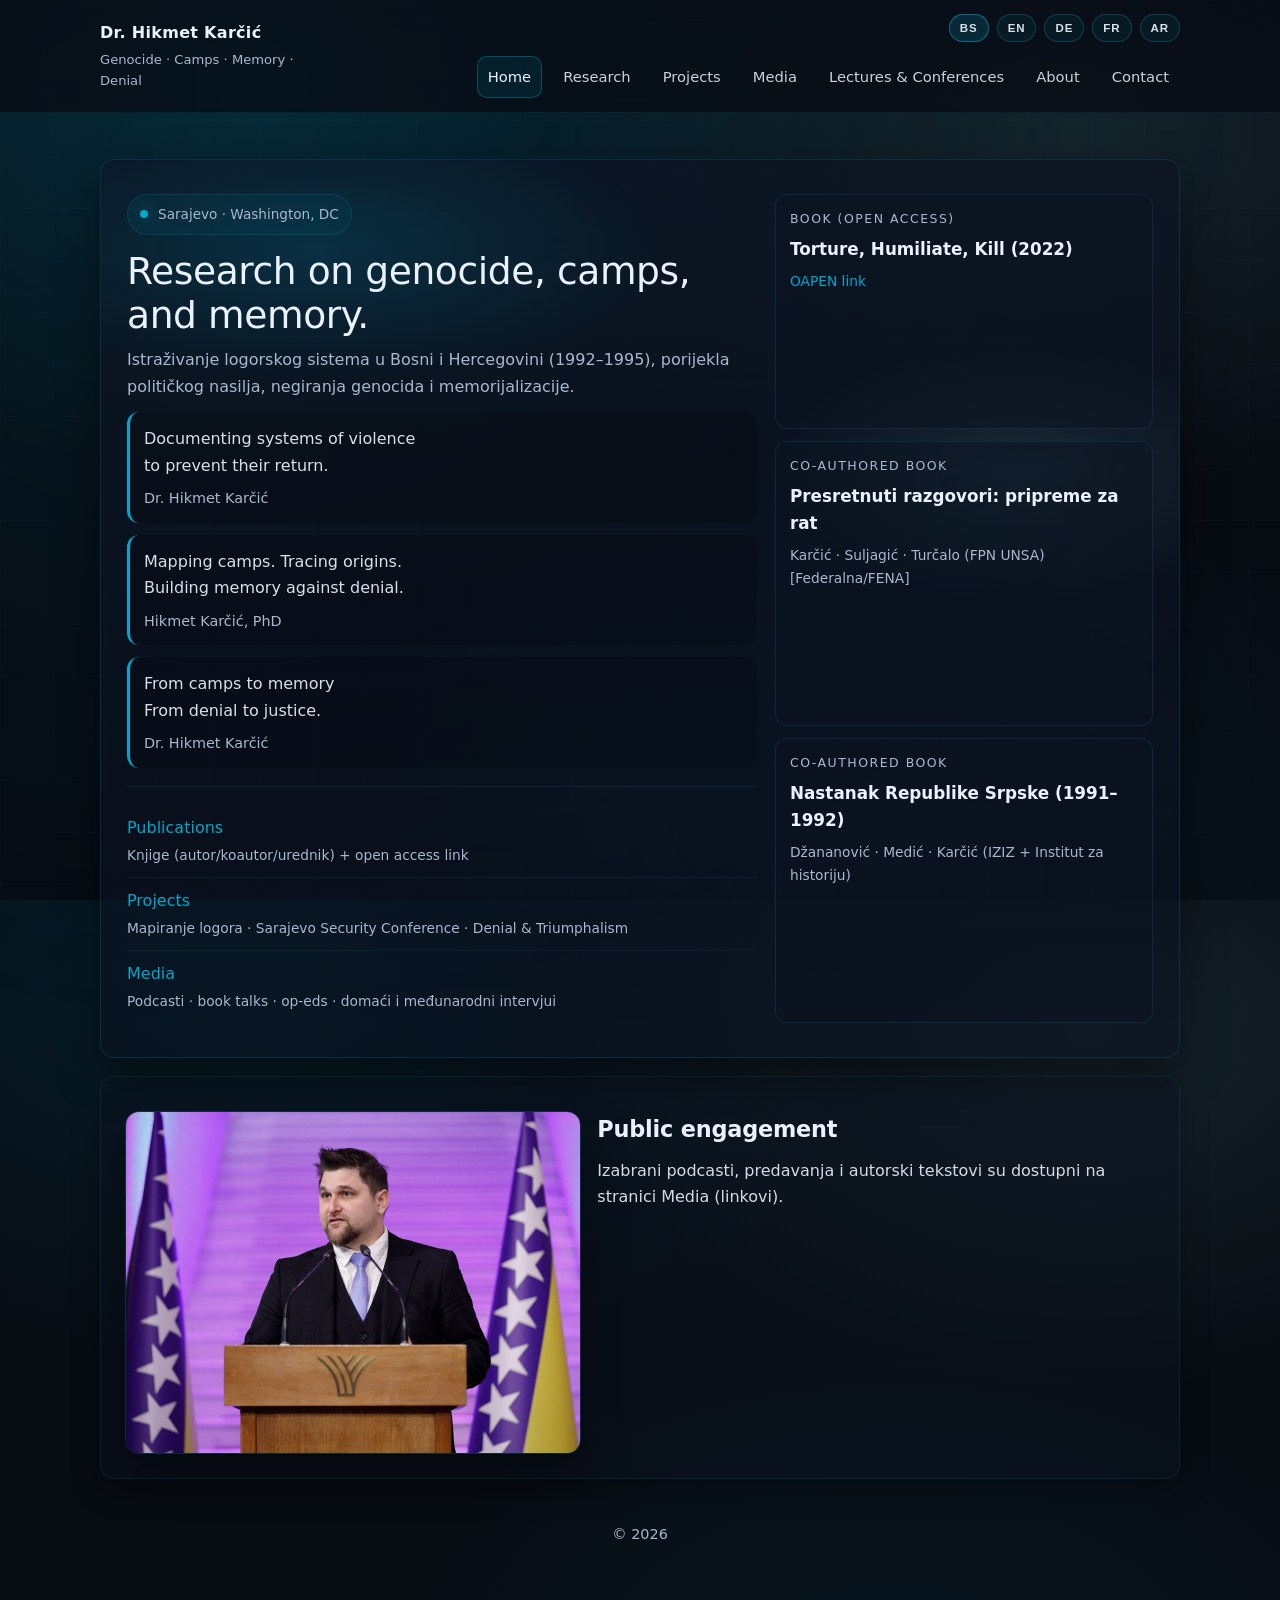
==== commit 9d1a2195: "Add files via upload" ====
--- a/index.html
+++ b/index.html
@@ -27,6 +27,7 @@
           <a href="research.html">Research</a>
           <a href="projects.html">Projects</a>
           <a href="media.html">Media</a>
+	  <a href="lectures.html">Lectures & Conferences</a>
           <a href="about.html">About</a>
           <a href="contact.html">Contact</a>
         </div>
